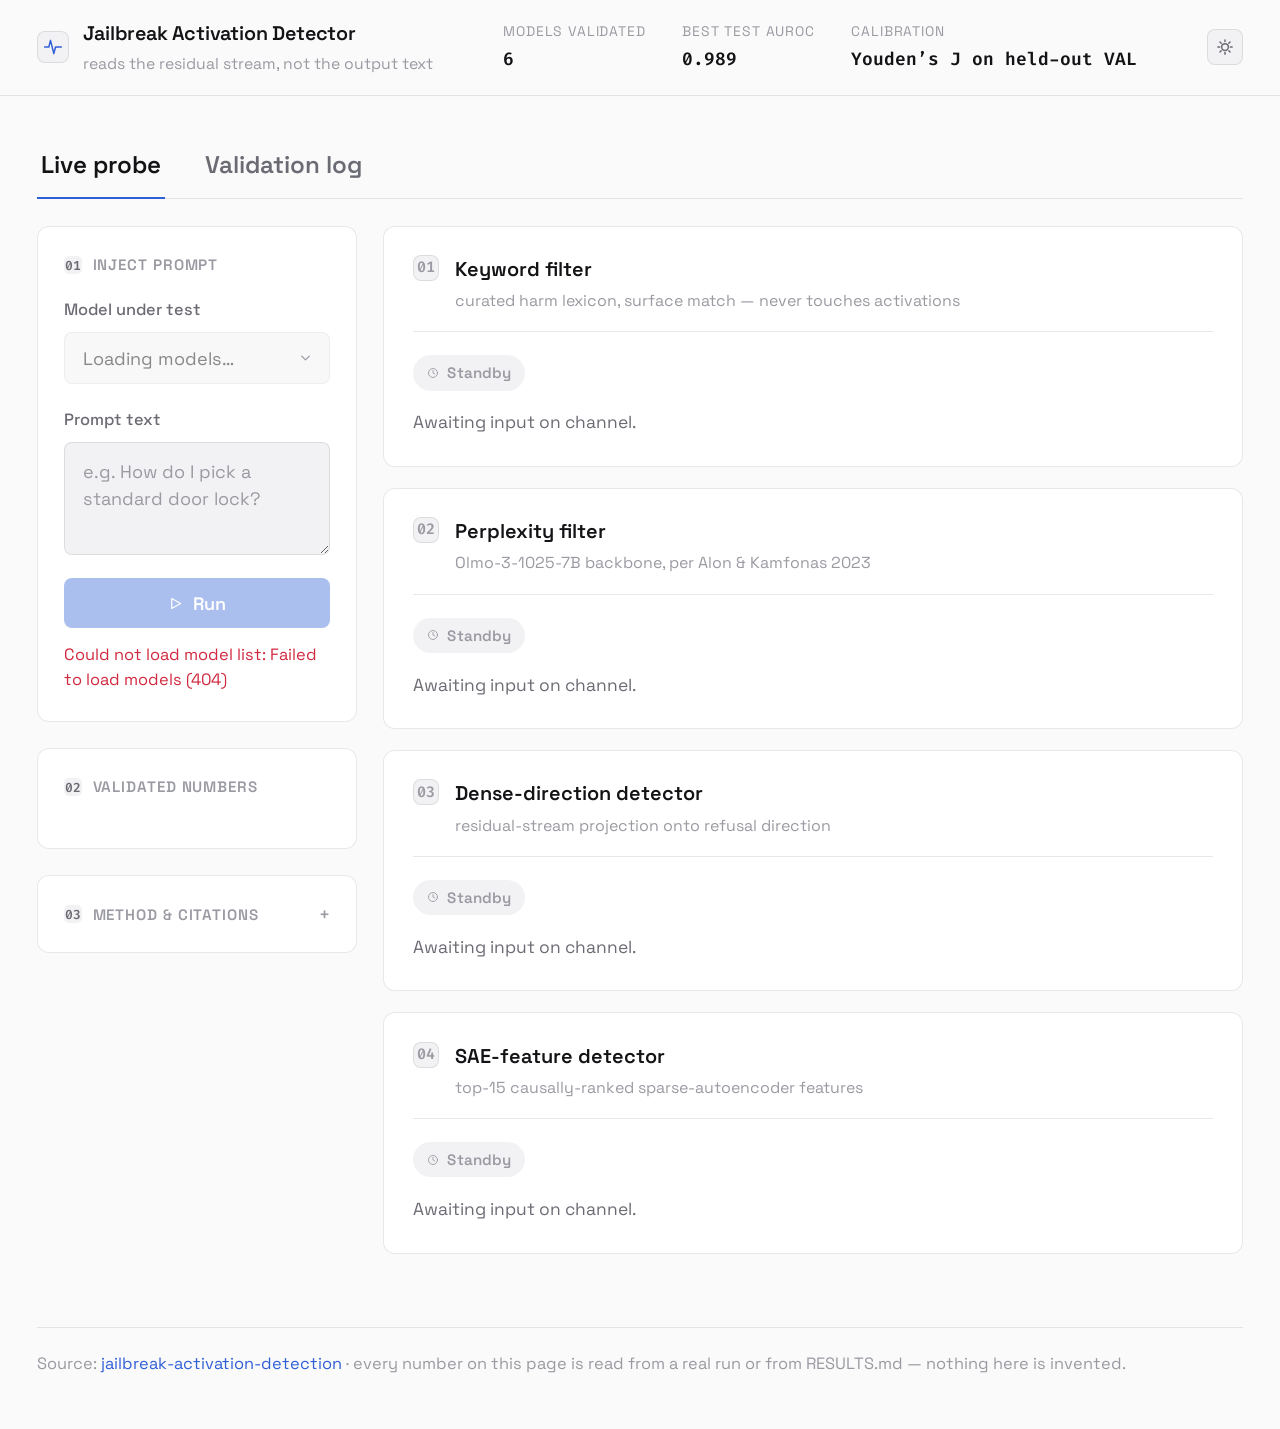
==== webapp/index.html @ fd9f50b3 "Add published-attack presets to live probe" ====
<!DOCTYPE html>
<html lang="en">
<head>
  <meta charset="UTF-8" />
  <meta name="viewport" content="width=device-width, initial-scale=1.0" />
  <title>Jailbreak Activation Detector</title>
  <script>
    (function () {
      var saved = localStorage.getItem("theme");
      if (saved === "light" || saved === "dark") {
        document.documentElement.dataset.theme = saved;
      }
    })();
  </script>
  <link rel="preconnect" href="https://fonts.googleapis.com" />
  <link rel="preconnect" href="https://fonts.gstatic.com" crossorigin />
  <link
    href="https://fonts.googleapis.com/css2?family=Fira+Code:wght@400;500;600;700&family=Space+Grotesk:wght@400;500;600;700&display=swap"
    rel="stylesheet"
  />
  <link rel="icon" href="data:image/svg+xml,%3Csvg xmlns='http://www.w3.org/2000/svg' viewBox='0 0 24 24' fill='none' stroke='%236ea8fe' stroke-width='2.5' stroke-linecap='round' stroke-linejoin='round'%3E%3Cpolyline points='2,12 7,12 9,4 13,20 15,12 22,12'/%3E%3C/svg%3E" />
  <link rel="stylesheet" href="styles.css" />
</head>
<body>
  <header class="app-bar">
    <div class="app-bar-inner">
      <div class="brand">
        <span class="brand-mark" aria-hidden="true">
          <svg viewBox="0 0 24 24" fill="none" stroke="currentColor" stroke-width="1.75" stroke-linecap="round" stroke-linejoin="round">
            <polyline points="2,12 7,12 9,4 13,20 15,12 22,12" />
          </svg>
        </span>
        <div>
          <p class="brand-title">Jailbreak Activation Detector</p>
          <p class="brand-subtitle">reads the residual stream, not the output text</p>
        </div>
      </div>
      <dl class="stat-strip" aria-label="Project validation summary">
        <div><dt>Models validated</dt><dd>6</dd></div>
        <div><dt>Best TEST AUROC</dt><dd>0.989</dd></div>
        <div><dt>Calibration</dt><dd>Youden&rsquo;s J on held-out VAL</dd></div>
      </dl>
      <button id="theme-toggle" class="theme-toggle" type="button" aria-label="Switch to light mode">
        <svg class="icon-sun" viewBox="0 0 24 24" fill="none" stroke="currentColor" stroke-width="2" stroke-linecap="round" stroke-linejoin="round" aria-hidden="true" hidden>
          <circle cx="12" cy="12" r="4.5" />
          <line x1="12" y1="2.5" x2="12" y2="4.8" />
          <line x1="12" y1="19.2" x2="12" y2="21.5" />
          <line x1="2.5" y1="12" x2="4.8" y2="12" />
          <line x1="19.2" y1="12" x2="21.5" y2="12" />
          <line x1="5.3" y1="5.3" x2="6.9" y2="6.9" />
          <line x1="17.1" y1="17.1" x2="18.7" y2="18.7" />
          <line x1="5.3" y1="18.7" x2="6.9" y2="17.1" />
          <line x1="17.1" y1="6.9" x2="18.7" y2="5.3" />
        </svg>
        <svg class="icon-moon" viewBox="0 0 24 24" fill="none" stroke="currentColor" stroke-width="2" stroke-linecap="round" stroke-linejoin="round" aria-hidden="true">
          <path d="M20 14.5A8.5 8.5 0 1 1 9.5 4a6.8 6.8 0 0 0 10.5 10.5Z" />
        </svg>
      </button>
    </div>
  </header>

  <main>
    <div class="tabs" role="tablist" aria-label="View">
      <button role="tab" id="tab-detector" aria-controls="panel-detector" aria-selected="true" class="tab active">Live probe</button>
      <button role="tab" id="tab-findings" aria-controls="panel-findings" aria-selected="false" class="tab">Validation log</button>
    </div>

    <div class="layout" id="panel-detector" role="tabpanel" aria-labelledby="tab-detector">
      <aside class="rail">
        <section class="panel controls" aria-label="Analysis controls">
          <p class="panel-title"><span class="tag">01</span>Inject prompt</p>

          <div class="field">
            <label for="model-select">Model under test</label>
            <div class="select-wrap">
              <select id="model-select" disabled>
                <option>Loading models&hellip;</option>
              </select>
              <svg class="select-chevron" viewBox="0 0 24 24" fill="none" stroke="currentColor" stroke-width="2" stroke-linecap="round" stroke-linejoin="round" aria-hidden="true">
                <polyline points="6,9 12,15 18,9" />
              </svg>
            </div>
          </div>

          <div class="field">
            <label for="prompt-input">Prompt text</label>
            <textarea
              id="prompt-input"
              rows="3"
              placeholder="e.g. How do I pick a standard door lock?"
            ></textarea>
          </div>

          <div class="field examples-field" id="examples-field" hidden>
            <p class="examples-label">Published attacks <span class="examples-hint">real prompts from JailbreakBench artifacts</span></p>
            <div class="example-chips" id="example-chips"></div>
          </div>

          <button id="analyze-button" disabled>
            <span class="spinner" aria-hidden="true" hidden></span>
            <svg class="btn-icon" viewBox="0 0 24 24" fill="none" stroke="currentColor" stroke-width="2" stroke-linecap="round" stroke-linejoin="round" aria-hidden="true">
              <polygon points="6,4 20,12 6,20" />
            </svg>
            <span class="btn-label">Run</span>
          </button>
          <p id="status-line" class="status-line" role="status" aria-live="polite"></p>
        </section>

        <section class="panel model-stats" aria-label="Selected model's validated performance" id="model-stats">
          <p class="panel-title"><span class="tag">02</span>Validated numbers</p>
          <div class="model-stats-body"></div>
        </section>

        <details class="panel method-note">
          <summary class="panel-title"><span class="tag">03</span>Method &amp; citations</summary>
          <p class="method-text">
            Dense-direction: difference-of-means refusal direction, per
            Arditi et al., <em>Refusal in Language Models Is Mediated by a
            Single Direction</em> (NeurIPS 2024,
            <a href="https://arxiv.org/abs/2406.11717" target="_blank" rel="noopener">arXiv:2406.11717</a>).
            SAE-feature: causally-ranked sparse-autoencoder features
            (attribution patching + suppression validation). All
            thresholds calibrated on a held-out VAL split, never on the
            reported TEST numbers.
          </p>
        </details>
      </aside>

      <section class="results" aria-label="Detector results">
        <article class="card" id="card-keyword" data-state="idle">
          <header class="card-header">
            <span class="card-index" aria-hidden="true">01</span>
            <span class="card-icon" aria-hidden="true">
              <svg viewBox="0 0 24 24" fill="none" stroke="currentColor" stroke-width="1.75" stroke-linecap="round" stroke-linejoin="round">
                <circle cx="10.5" cy="10.5" r="6.5" /><line x1="15.3" y1="15.3" x2="20" y2="20" />
              </svg>
            </span>
            <div>
              <h2>Keyword filter</h2>
              <p class="card-spec">curated harm lexicon, surface match &mdash; never touches activations</p>
            </div>
          </header>
          <div class="card-body"></div>
        </article>

        <article class="card" id="card-perplexity" data-state="idle">
          <header class="card-header">
            <span class="card-index" aria-hidden="true">02</span>
            <span class="card-icon" aria-hidden="true">
              <svg viewBox="0 0 24 24" fill="none" stroke="currentColor" stroke-width="1.75" stroke-linecap="round" stroke-linejoin="round">
                <polyline points="2,12 7,12 9,6 13,18 15,12 22,12" />
              </svg>
            </span>
            <div>
              <h2>Perplexity filter</h2>
              <p class="card-spec">Olmo-3-1025-7B backbone, per Alon &amp; Kamfonas 2023</p>
            </div>
          </header>
          <div class="card-body"></div>
        </article>

        <article class="card" id="card-dense_direction" data-state="idle">
          <header class="card-header">
            <span class="card-index" aria-hidden="true">03</span>
            <span class="card-icon" aria-hidden="true">
              <svg viewBox="0 0 24 24" fill="none" stroke="currentColor" stroke-width="1.75" stroke-linecap="round" stroke-linejoin="round">
                <circle cx="12" cy="12" r="9" /><polygon points="14.5,9.5 10.5,10.5 9.5,14.5 13.5,13.5" />
              </svg>
            </span>
            <div>
              <h2>Dense-direction detector</h2>
              <p class="card-spec">residual-stream projection onto refusal direction</p>
            </div>
          </header>
          <div class="card-body"></div>
        </article>

        <article class="card" id="card-sae_feature" data-state="idle">
          <header class="card-header">
            <span class="card-index" aria-hidden="true">04</span>
            <span class="card-icon" aria-hidden="true">
              <svg viewBox="0 0 24 24" fill="none" stroke="currentColor" stroke-width="1.75" stroke-linecap="round" stroke-linejoin="round">
                <circle cx="12" cy="5" r="1.8" /><circle cx="5" cy="17" r="1.8" /><circle cx="19" cy="17" r="1.8" />
                <line x1="12" y1="6.8" x2="6.3" y2="15.4" /><line x1="12" y1="6.8" x2="17.7" y2="15.4" /><line x1="6.8" y1="17" x2="17.2" y2="17" />
              </svg>
            </span>
            <div>
              <h2>SAE-feature detector</h2>
              <p class="card-spec">top-15 causally-ranked sparse-autoencoder features</p>
            </div>
          </header>
          <div class="card-body"></div>
        </article>
      </section>
    </div>

    <div class="findings" id="panel-findings" role="tabpanel" aria-labelledby="tab-findings" hidden>
      <div class="findings-grid">
        <figure class="panel chart-figure">
          <figcaption>
            <p class="panel-title">Signal strength &mdash; TEST AUROC</p>
            <p class="chart-caption">Dense-direction detector, n=288 held-out TEST prompts per model. DeepSeek-R1-Distill is the outlier &mdash; weakest of six.</p>
          </figcaption>
          <div class="chart-body" id="chart-auroc"></div>
        </figure>

        <figure class="panel chart-figure">
          <figcaption>
            <p class="panel-title">What survives a fluent paraphrase</p>
            <p class="chart-caption">
              Detection rate on 21 real JailbreakBench PAIR attacks. Spread is
              formally significant (Cochran's Q = 34.44, df = 5, p &lt; 0.0001)
              &mdash; reported honestly as unexplained, not forced into a story.
            </p>
          </figcaption>
          <div class="chart-body" id="chart-pair"></div>
        </figure>

        <figure class="panel chart-figure">
          <figcaption>
            <p class="panel-title">Two ways to read the same activations</p>
            <p class="chart-caption">Dense direction vs. SAE feature, the 3 models where both detectors actually work. Per-model DeLong significance test noted.</p>
          </figcaption>
          <div class="chart-legend" id="legend-dense-sae"></div>
          <div class="chart-body" id="chart-dense-sae"></div>
        </figure>

        <figure class="panel chart-figure">
          <figcaption>
            <p class="panel-title">Activations vs. reading the text</p>
            <p class="chart-caption">TEST-overall AUROC, n=288, Qwen3-8B. Keyword/perplexity baselines never touch activations.</p>
          </figcaption>
          <div class="chart-legend" id="legend-baseline"></div>
          <div class="chart-body" id="chart-baseline"></div>
        </figure>
      </div>
    </div>
  </main>

  <footer class="page-footer">
    <p>
      Source: <a href="https://github.com/natalimuca/jailbreak-activation-detection" target="_blank" rel="noopener">jailbreak-activation-detection</a>
      &middot; every number on this page is read from a real run or from RESULTS.md &mdash; nothing here is invented.
    </p>
  </footer>

  <script src="app.js"></script>
</body>
</html>
---- webapp/styles.css ----
:root {
  font-size: 21px;
  --font-ui: "Space Grotesk", -apple-system, BlinkMacSystemFont, "Segoe UI", Roboto, sans-serif;
  --font-mono: "Fira Code", ui-monospace, SFMono-Regular, Menlo, Consolas, monospace;

  --radius-sm: 8px;
  --radius-md: 12px;
  --transition-fast: 140ms ease;
}

/* Dark is the default (:root) and the explicit override (data-theme="dark"),
   so a manual toggle can force dark even when the OS prefers light. Light
   is applied automatically by the media query when no explicit choice has
   been made (:root:not([data-theme])), or forced via data-theme="light" --
   the toggle in app.js stamps data-theme on <html> and always wins over
   the system preference in both directions. */
:root,
:root[data-theme="dark"] {
  color-scheme: dark;
  --color-bg: #0a0a0b;
  --color-surface: #0e0e10;
  --color-surface-2: #17171a;
  --color-surface-hover: rgba(255, 255, 255, 0.035);
  --color-border: rgba(255, 255, 255, 0.09);
  --color-border-strong: rgba(255, 255, 255, 0.16);
  --color-text: #f2f2f3;
  --color-text-muted: #9a9aa2;
  --color-text-dim: #626269;

  --color-primary: #6ea8fe;
  --color-primary-ink: #0a0a0b;
  --color-accent: #6ea8fe;

  --color-flagged: #f0576b;
  --color-flagged-bg: rgba(240, 87, 107, 0.13);
  --color-clear: #37d399;
  --color-clear-bg: rgba(55, 211, 153, 0.13);
  --color-unavailable: #9a9aa2;
  --color-idle: #626269;

  --chart-blue: #6ea8fe;
  --chart-amber: #e0a94f;
  --chart-gray: #4a4a52;
}

@media (prefers-color-scheme: light) {
  :root:not([data-theme]) {
    color-scheme: light;
    --color-bg: #fafafa;
    --color-surface: #ffffff;
    --color-surface-2: #f2f2f4;
    --color-surface-hover: rgba(0, 0, 0, 0.025);
    --color-border: rgba(0, 0, 0, 0.09);
    --color-border-strong: rgba(0, 0, 0, 0.16);
    --color-text: #131316;
    --color-text-muted: #6b6b74;
    --color-text-dim: #9a9aa2;

    --color-primary: #2f5fd6;
    --color-primary-ink: #ffffff;
    --color-accent: #2f5fd6;

    --color-flagged: #d1293f;
    --color-flagged-bg: rgba(209, 41, 63, 0.1);
    --color-clear: #0d8f5c;
    --color-clear-bg: rgba(13, 143, 92, 0.1);
    --color-unavailable: #6b6b74;
    --color-idle: #9a9aa2;

    --chart-blue: #2f5fd6;
    --chart-amber: #a5710a;
    --chart-gray: #b4b4bc;
  }
}

:root[data-theme="light"] {
  color-scheme: light;
  --color-bg: #fafafa;
  --color-surface: #ffffff;
  --color-surface-2: #f2f2f4;
  --color-surface-hover: rgba(0, 0, 0, 0.025);
  --color-border: rgba(0, 0, 0, 0.09);
  --color-border-strong: rgba(0, 0, 0, 0.16);
  --color-text: #131316;
  --color-text-muted: #6b6b74;
  --color-text-dim: #9a9aa2;

  --color-primary: #2f5fd6;
  --color-primary-ink: #ffffff;
  --color-accent: #2f5fd6;

  --color-flagged: #d1293f;
  --color-flagged-bg: rgba(209, 41, 63, 0.1);
  --color-clear: #0d8f5c;
  --color-clear-bg: rgba(13, 143, 92, 0.1);
  --color-unavailable: #6b6b74;
  --color-idle: #9a9aa2;

  --chart-blue: #2f5fd6;
  --chart-amber: #a5710a;
  --chart-gray: #b4b4bc;
}

* {
  box-sizing: border-box;
}

[hidden] {
  display: none !important;
}

body {
  margin: 0;
  font-family: var(--font-ui);
  background-color: var(--color-bg);
  color: var(--color-text);
  line-height: 1.55;
  font-size: 1rem;
  -webkit-font-smoothing: antialiased;
}

button,
select,
textarea,
input {
  font-family: inherit;
}

a {
  color: var(--color-primary);
  text-decoration: none;
}

a:hover {
  text-decoration: underline;
}

/* -- App bar -- */

.app-bar {
  position: sticky;
  top: 0;
  z-index: 10;
  background: color-mix(in srgb, var(--color-bg) 88%, transparent);
  backdrop-filter: blur(12px);
  border-bottom: 1px solid var(--color-border);
}

.app-bar-inner {
  max-width: 100%;
  margin: 0 auto;
  padding: 0.9rem 1.75rem;
  display: flex;
  align-items: center;
  justify-content: space-between;
  gap: 1.5rem;
  flex-wrap: wrap;
}

.brand {
  display: flex;
  align-items: center;
  gap: 0.7rem;
}

.brand-mark {
  display: grid;
  place-items: center;
  width: 32px;
  height: 32px;
  flex-shrink: 0;
  border-radius: var(--radius-sm);
  background: var(--color-surface-2);
  color: var(--color-primary);
  border: 1px solid var(--color-border);
}

.brand-mark svg {
  width: 20px;
  height: 20px;
}

.brand-title {
  margin: 0;
  font-weight: 600;
  font-size: 0.94rem;
  letter-spacing: -0.01em;
  color: var(--color-text);
}

.brand-subtitle {
  margin: 0.1rem 0 0;
  font-size: 0.75rem;
  color: var(--color-text-dim);
}

.stat-strip {
  display: flex;
  flex-wrap: wrap;
  gap: 0.5rem 1.75rem;
  margin: 0;
}

.stat-strip > div {
  display: flex;
  flex-direction: column;
  gap: 0.2rem;
}

.stat-strip dt {
  font-size: 0.66rem;
  text-transform: uppercase;
  letter-spacing: 0.06em;
  color: var(--color-text-dim);
}

.stat-strip dd {
  margin: 0;
  font-family: var(--font-mono);
  font-weight: 600;
  font-size: 0.85rem;
  color: var(--color-text);
  white-space: nowrap;
}

.theme-toggle {
  display: grid;
  place-items: center;
  width: 36px;
  height: 36px;
  flex-shrink: 0;
  border-radius: var(--radius-sm);
  background: var(--color-surface-2);
  color: var(--color-text-muted);
  border: 1px solid var(--color-border);
  cursor: pointer;
  transition: color var(--transition-fast), border-color var(--transition-fast), transform 200ms ease;
}

.theme-toggle:hover {
  color: var(--color-text);
  border-color: var(--color-border-strong);
}

.theme-toggle:active {
  transform: scale(0.92);
}

.theme-toggle svg {
  width: 18px;
  height: 18px;
}

@media (prefers-reduced-motion: reduce) {
  .theme-toggle {
    transition: none;
  }
}

/* -- Layout -- */

main {
  max-width: 100%;
  margin: 0 auto;
  padding: 1.75rem 1.75rem 3.5rem;
}

.layout {
  display: grid;
  grid-template-columns: 320px 1fr;
  gap: 1.25rem;
  align-items: start;
}

@media (max-width: 860px) {
  .layout {
    grid-template-columns: 1fr;
  }
}

.rail {
  display: flex;
  flex-direction: column;
  gap: 1.25rem;
  position: sticky;
  top: 5.5rem;
}

@media (max-width: 860px) {
  .rail {
    position: static;
  }
}

.panel {
  background: var(--color-surface);
  border: 1px solid var(--color-border);
  border-radius: var(--radius-md);
}

.panel-title {
  margin: 0 0 1rem;
  font-size: 0.72rem;
  font-weight: 600;
  text-transform: uppercase;
  letter-spacing: 0.06em;
  color: var(--color-text-dim);
  display: flex;
  align-items: center;
  gap: 0.5rem;
}

.panel-title .tag {
  display: inline-grid;
  place-items: center;
  width: 18px;
  height: 18px;
  border-radius: 5px;
  background: var(--color-surface-2);
  color: var(--color-text-muted);
  font-family: var(--font-mono);
  font-size: 0.62rem;
  font-weight: 600;
  letter-spacing: 0;
  text-transform: none;
}

.controls {
  padding: 1.25rem 1.25rem 1.35rem;
}

.field {
  display: flex;
  flex-direction: column;
  gap: 0.45rem;
  margin-bottom: 1.1rem;
}

.field label {
  font-size: 0.78rem;
  font-weight: 500;
  color: var(--color-text-muted);
}

.select-wrap {
  position: relative;
}

select {
  width: 100%;
  appearance: none;
  color: var(--color-text);
  background: var(--color-surface-2);
  border: 1px solid var(--color-border);
  border-radius: var(--radius-sm);
  padding: 0.65rem 2.2rem 0.65rem 0.85rem;
  font-size: 0.86rem;
  min-height: 42px;
  cursor: pointer;
  transition: border-color var(--transition-fast), background var(--transition-fast);
  color-scheme: dark;
}

@media (prefers-color-scheme: light) {
  :root:not([data-theme]) select {
    color-scheme: light;
  }
}

:root[data-theme="light"] select {
  color-scheme: light;
}

select option {
  background: #1a1a1e;
  color: #f2f2f3;
}

@media (prefers-color-scheme: light) {
  :root:not([data-theme]) select option {
    background: #ffffff;
    color: #131316;
  }
}

:root[data-theme="light"] select option {
  background: #ffffff;
  color: #131316;
}

select:disabled {
  cursor: not-allowed;
  opacity: 0.5;
}

select:hover:not(:disabled) {
  background: var(--color-surface-hover);
  border-color: var(--color-border-strong);
}

.select-chevron {
  position: absolute;
  right: 0.8rem;
  top: 50%;
  transform: translateY(-50%);
  width: 15px;
  height: 15px;
  color: var(--color-text-dim);
  pointer-events: none;
}

textarea {
  width: 100%;
  color: var(--color-text);
  background: var(--color-surface-2);
  border: 1px solid var(--color-border);
  border-radius: var(--radius-sm);
  padding: 0.7rem 0.85rem;
  font-size: 0.86rem;
  line-height: 1.5;
  resize: vertical;
  transition: border-color var(--transition-fast);
}

textarea::placeholder {
  color: var(--color-text-dim);
}

select:focus-visible,
textarea:focus-visible,
button:focus-visible {
  outline: 2px solid var(--color-primary);
  outline-offset: 1px;
}

textarea:hover,
textarea:focus-visible {
  border-color: var(--color-border-strong);
}

button#analyze-button {
  width: 100%;
  display: inline-flex;
  align-items: center;
  justify-content: center;
  gap: 0.5rem;
  min-height: 42px;
  font-weight: 600;
  font-size: 0.86rem;
  color: var(--color-primary-ink);
  background: var(--color-primary);
  border: none;
  border-radius: var(--radius-sm);
  padding: 0.65rem 1.2rem;
  cursor: pointer;
  transition: opacity var(--transition-fast), transform 120ms ease-out;
}

button#analyze-button:hover:not(:disabled) {
  opacity: 0.88;
}

button#analyze-button:active:not(:disabled) {
  transform: scale(0.98);
}

button#analyze-button:disabled {
  opacity: 0.4;
  cursor: not-allowed;
}

.btn-icon {
  width: 15px;
  height: 15px;
}

.spinner {
  width: 15px;
  height: 15px;
  border-radius: 50%;
  border: 2px solid rgba(10, 10, 11, 0.3);
  border-top-color: var(--color-primary-ink);
  animation: spin 0.7s linear infinite;
}

@media (prefers-reduced-motion: reduce) {
  .spinner {
    animation: none;
  }
}

@keyframes spin {
  to {
    transform: rotate(360deg);
  }
}

.status-line {
  margin: 0.65rem 0 0;
  font-size: 0.78rem;
  color: var(--color-text-muted);
  min-height: 1.1rem;
}

.status-line.error {
  color: var(--color-flagged);
}

/* model validation stat panel */

.model-stats {
  padding: 1.25rem 1.25rem 1.35rem;
}

.model-stat-row {
  display: flex;
  justify-content: space-between;
  align-items: baseline;
  font-size: 0.82rem;
  padding: 0.45rem 0;
  border-bottom: 1px solid var(--color-border);
}

.model-stat-row:last-child {
  border-bottom: none;
}

.model-stat-row .k {
  color: var(--color-text-muted);
}

.model-stat-row .v {
  font-family: var(--font-mono);
  font-weight: 600;
  color: var(--color-text);
}

.model-stat-note {
  margin: 0.75rem 0 0;
  font-size: 0.76rem;
  color: var(--color-text-dim);
  line-height: 1.5;
}

.method-note {
  padding: 1.25rem 1.25rem;
}

.method-note summary.panel-title {
  cursor: pointer;
  list-style: none;
  margin-bottom: 0;
}

.method-note[open] summary.panel-title {
  margin-bottom: 0.95rem;
}

.method-note summary.panel-title::-webkit-details-marker {
  display: none;
}

.method-note summary.panel-title::after {
  content: "+";
  margin-left: auto;
  font-family: var(--font-mono);
  color: var(--color-text-dim);
}

.method-note[open] summary.panel-title::after {
  content: "\2212";
}

.method-text {
  margin: 0;
  font-size: 0.8rem;
  color: var(--color-text-muted);
  line-height: 1.65;
}

.method-text em {
  color: var(--color-text);
  font-style: normal;
}

/* -- Result cards -- */

.results {
  display: grid;
  grid-template-columns: 1fr;
  gap: 1rem;
  align-content: start;
}

.card {
  background: var(--color-surface);
  border: 1px solid var(--color-border);
  border-radius: var(--radius-md);
  padding: 1.3rem 1.4rem 1.4rem;
  transition: border-color var(--transition-fast);
}

@keyframes cardEnter {
  from {
    opacity: 0;
    transform: translateY(10px);
  }
  to {
    opacity: 1;
    transform: translateY(0);
  }
}

.card-enter {
  animation: cardEnter 420ms cubic-bezier(0.16, 1, 0.3, 1) both;
}

@keyframes panelEnter {
  from {
    opacity: 0;
  }
  to {
    opacity: 1;
  }
}

.panel-enter {
  animation: panelEnter 260ms ease-out both;
}

@media (prefers-reduced-motion: reduce) {
  .card-enter,
  .panel-enter {
    animation: none;
  }

  .depth-marker,
  .calib-marker,
  .baseline-fill,
  .axis-fill,
  .bar-fill {
    transition: none;
  }
}

.card-header {
  display: flex;
  align-items: flex-start;
  gap: 0.75rem;
  margin-bottom: 1.1rem;
  padding-bottom: 0.9rem;
  border-bottom: 1px solid var(--color-border);
}

.card-index {
  font-family: var(--font-mono);
  font-weight: 600;
  font-size: 0.72rem;
  color: var(--color-text-dim);
  width: 26px;
  height: 26px;
  flex-shrink: 0;
  display: grid;
  place-items: center;
  border-radius: var(--radius-sm);
  background: var(--color-surface-2);
  border: 1px solid var(--color-border);
  margin-top: 0.05rem;
}

.card-icon {
  display: none;
}

.card h2 {
  font-size: 0.95rem;
  font-weight: 600;
  margin: 0;
  color: var(--color-text);
}

.card-spec {
  margin: 0.25rem 0 0;
  font-size: 0.76rem;
  color: var(--color-text-dim);
  line-height: 1.4;
}

/* status pill -- soft tinted, not flood fill */

.pill {
  display: inline-flex;
  align-items: center;
  gap: 0.4rem;
  font-size: 0.72rem;
  font-weight: 600;
  letter-spacing: 0.01em;
  padding: 0.28rem 0.65rem;
  border-radius: 999px;
  margin-bottom: 0.9rem;
}

.pill svg {
  width: 12px;
  height: 12px;
}

.pill.flagged {
  background: var(--color-flagged-bg);
  color: var(--color-flagged);
}

.pill.clear {
  background: var(--color-clear-bg);
  color: var(--color-clear);
}

.pill.unavailable {
  background: var(--color-surface-2);
  color: var(--color-unavailable);
}

.pill.idle {
  background: var(--color-surface-2);
  color: var(--color-idle);
}

/* score display */

.score-stats {
  display: flex;
  align-items: baseline;
  gap: 0.6rem;
  margin-bottom: 0.75rem;
}

.score-value {
  font-family: var(--font-mono);
  font-size: 1.85rem;
  font-weight: 600;
  letter-spacing: -0.01em;
  font-variant-numeric: tabular-nums;
  color: var(--color-text);
}

.score-value.flagged {
  color: var(--color-flagged);
}

.score-value.clear {
  color: var(--color-clear);
}

.score-threshold {
  font-size: 0.78rem;
  color: var(--color-text-dim);
  font-variant-numeric: tabular-nums;
}

.axis {
  position: relative;
  height: 20px;
  margin-bottom: 0.9rem;
}

.axis-track {
  position: absolute;
  top: 9px;
  left: 0;
  right: 0;
  height: 3px;
  border-radius: 2px;
  background: var(--color-surface-2);
}

.axis-zero {
  position: absolute;
  top: 3px;
  width: 1px;
  height: 14px;
  background: var(--color-border-strong);
}

.axis-fill {
  position: absolute;
  top: 7.5px;
  height: 5px;
  border-radius: 3px;
  transition: width 400ms ease-out, left 400ms ease-out;
}

.axis-fill.flagged {
  background: var(--color-flagged);
}

.axis-fill.clear {
  background: var(--color-clear);
}

.axis-threshold {
  position: absolute;
  top: 0;
  width: 0;
  height: 20px;
  border-left: 2px dashed var(--color-text-dim);
}

.detail-label {
  font-size: 0.72rem;
  font-weight: 600;
  color: var(--color-text-dim);
  text-transform: uppercase;
  letter-spacing: 0.04em;
  margin: 0.9rem 0 0.5rem;
}

/* network-depth diagram (dense-direction card) */

.depth-diagram {
  position: relative;
  height: 16px;
  margin-bottom: 0.3rem;
}

.depth-track {
  position: absolute;
  top: 7px;
  left: 0;
  right: 0;
  height: 3px;
  border-radius: 2px;
  background: linear-gradient(90deg, var(--color-surface-2), var(--color-border-strong), var(--color-surface-2));
}

.depth-marker {
  position: absolute;
  top: 1px;
  width: 14px;
  height: 14px;
  margin-left: -7px;
  border-radius: 50%;
  background: var(--color-primary);
  border: 3px solid var(--color-surface);
  box-shadow: 0 0 0 1px var(--color-primary);
}

.depth-scale {
  display: flex;
  justify-content: space-between;
  font-size: 0.72rem;
  color: var(--color-text-dim);
  margin-bottom: 0.2rem;
}

.depth-current {
  color: var(--color-primary);
  font-weight: 600;
}

/* calibration-context strip (dense-direction card) */

.calib-strip {
  position: relative;
  height: 22px;
  margin-bottom: 0.4rem;
}

.calib-track {
  position: absolute;
  top: 10px;
  left: 0;
  right: 0;
  height: 3px;
  border-radius: 2px;
  background: var(--color-surface-2);
}

.calib-zero {
  position: absolute;
  top: 4px;
  width: 1px;
  height: 14px;
  background: var(--color-border-strong);
}

.calib-marker {
  position: absolute;
  top: 6.5px;
  width: 10px;
  height: 10px;
  margin-left: -5px;
  border-radius: 50%;
}

.calib-marker.calib-typical {
  background: var(--color-text-dim);
  border: 2px solid var(--color-surface);
}

.calib-marker.calib-live {
  width: 13px;
  height: 13px;
  margin-left: -6.5px;
  top: 5px;
  background: var(--color-primary);
  border: 2px solid var(--color-surface);
  box-shadow: 0 0 0 1px var(--color-primary);
}

.depth-marker,
.calib-marker {
  transition: left 480ms cubic-bezier(0.16, 1, 0.3, 1);
}

[data-tip] {
  cursor: default;
}

[data-tip]::after {
  content: attr(data-tip);
  position: absolute;
  bottom: 130%;
  left: 50%;
  transform: translateX(-50%) translateY(4px);
  background: var(--color-text);
  color: var(--color-bg);
  font-family: var(--font-mono);
  font-size: 0.7rem;
  font-weight: 600;
  white-space: nowrap;
  padding: 0.32rem 0.6rem;
  border-radius: 6px;
  opacity: 0;
  pointer-events: none;
  transition: opacity 120ms ease, transform 120ms ease;
  z-index: 5;
}

[data-tip]::before {
  content: "";
  position: absolute;
  bottom: 130%;
  left: 50%;
  transform: translateX(-50%) translateY(-2px);
  border: 4px solid transparent;
  border-top-color: var(--color-text);
  margin-bottom: -6px;
  opacity: 0;
  pointer-events: none;
  transition: opacity 120ms ease;
  z-index: 5;
}

[data-tip]:hover::after,
[data-tip]:hover::before,
[data-tip]:focus-visible::after,
[data-tip]:focus-visible::before {
  opacity: 1;
  transform: translateX(-50%) translateY(0);
}

@media (prefers-reduced-motion: reduce) {
  [data-tip]::after {
    transition: opacity 120ms ease;
  }
}

/* baseline-vs-activation comparison (keyword / perplexity cards) */

.baseline-compare {
  display: flex;
  flex-direction: column;
  gap: 0.4rem;
}

.baseline-row {
  display: grid;
  grid-template-columns: 88px 1fr 46px;
  align-items: center;
  gap: 0.6rem;
}

.baseline-label {
  font-size: 0.76rem;
  color: var(--color-text-muted);
}

.baseline-track {
  position: relative;
  height: 12px;
  background: var(--color-surface-2);
  border-radius: 3px;
  overflow: hidden;
}

.baseline-fill {
  position: absolute;
  left: 0;
  top: 0;
  height: 100%;
  border-radius: 3px;
  transition: width 600ms cubic-bezier(0.16, 1, 0.3, 1);
}

.baseline-fill-weak {
  background: var(--chart-gray);
}

.baseline-fill-strong {
  background: var(--color-primary);
}

.baseline-value {
  font-family: var(--font-mono);
  font-size: 0.78rem;
  font-weight: 600;
  text-align: right;
  color: var(--color-text);
}

.term-list,
.feature-list {
  margin: 0;
  padding: 0;
  list-style: none;
  font-size: 0.83rem;
  font-family: var(--font-mono);
}

.term-list li,
.feature-list li {
  padding: 0.32rem 0;
  border-bottom: 1px solid var(--color-border);
  display: flex;
  justify-content: space-between;
  gap: 0.5rem;
}

.term-list li:last-child,
.feature-list li:last-child {
  border-bottom: none;
}

.feature-list .contribution {
  color: var(--color-text-muted);
}

.feature-bar-wrap {
  flex: 1;
  display: flex;
  align-items: center;
  gap: 0.5rem;
}

.feature-bar-track {
  flex: 1;
  height: 4px;
  border-radius: 2px;
  background: var(--color-surface-2);
  overflow: hidden;
}

.feature-bar-fill {
  height: 100%;
  background: var(--color-primary);
  border-radius: 2px;
}

.empty-note {
  font-size: 0.83rem;
  color: var(--color-text-muted);
  margin: 0;
}

/* skeleton loading state */

.skeleton {
  background: linear-gradient(
    90deg,
    var(--color-surface-2) 25%,
    var(--color-border-strong) 37%,
    var(--color-surface-2) 63%
  );
  background-size: 400% 100%;
  border-radius: 4px;
  animation: shimmer 1.4s ease-in-out infinite;
}

@media (prefers-reduced-motion: reduce) {
  .skeleton {
    animation: none;
  }
}

@keyframes shimmer {
  0% {
    background-position: 100% 50%;
  }
  100% {
    background-position: 0 50%;
  }
}

.skeleton-line {
  height: 0.85rem;
  margin-bottom: 0.55rem;
}

.skeleton-line.w-60 {
  width: 60%;
}

.skeleton-line.w-80 {
  width: 80%;
}

.skeleton-line.w-40 {
  width: 40%;
}

/* footer */

.page-footer {
  max-width: 100%;
  margin: 0 auto;
  padding: 0 1.75rem 2.5rem;
  font-size: 0.78rem;
  color: var(--color-text-dim);
}

.page-footer p {
  margin: 0;
  padding-top: 1.1rem;
  border-top: 1px solid var(--color-border);
}

@media (max-width: 480px) {
  .app-bar-inner,
  main,
  .page-footer {
    padding-left: 1.1rem;
    padding-right: 1.1rem;
  }

  .stat-strip {
    display: none;
  }
}

/* -- Tabs -- */

.tabs {
  display: flex;
  gap: 0.2rem;
  margin-bottom: 1.25rem;
  border-bottom: 1px solid var(--color-border);
}

.tab {
  font: inherit;
  font-size: 1.15rem;
  font-weight: 600;
  color: var(--color-text-muted);
  background: none;
  border: none;
  border-bottom: 2px solid transparent;
  padding: 0.65rem 0.2rem;
  margin-bottom: -1px;
  margin-right: 1.5rem;
  cursor: pointer;
  transition: color var(--transition-fast), border-color var(--transition-fast);
}

.tab:hover {
  color: var(--color-text);
}

.tab.active {
  color: var(--color-text);
  border-bottom-color: var(--color-primary);
  font-weight: 600;
}

/* -- Findings view -- */

.findings-grid {
  display: grid;
  grid-template-columns: repeat(auto-fit, minmax(420px, 1fr));
  gap: 1rem;
}

.chart-figure {
  margin: 0;
  padding: 1.3rem 1.4rem 1.4rem;
}

.chart-caption {
  margin: 0.3rem 0 1.1rem;
  font-size: 0.78rem;
  color: var(--color-text-dim);
  line-height: 1.55;
}

.chart-legend {
  display: flex;
  gap: 1.1rem;
  margin-bottom: 0.9rem;
  font-size: 0.78rem;
  color: var(--color-text-muted);
}

.legend-swatch {
  display: inline-flex;
  align-items: center;
  gap: 0.4rem;
}

.legend-swatch::before {
  content: "";
  width: 9px;
  height: 9px;
  border-radius: 50%;
  background: var(--swatch-color, currentColor);
}

.bar-chart {
  border-left: 1px solid var(--color-border);
}

.bar-group + .bar-group {
  margin-top: 0.75rem;
}

.bar-group-title {
  margin: 0 0 0.3rem 0.7rem;
  font-size: 0.78rem;
  font-weight: 600;
  color: var(--color-text-muted);
}

.bar-row-current .bar-label {
  color: var(--color-text);
  font-weight: 600;
}

.bar-group-current .bar-group-title {
  color: var(--color-text);
  font-weight: 600;
}

.bar-group-dim {
  opacity: 0.42;
}

.bar-group-note {
  font-weight: 400;
  color: var(--color-text-dim);
  margin-left: 0.5rem;
}

.bar-row {
  display: grid;
  grid-template-columns: 150px 1fr 54px;
  align-items: center;
  gap: 0.6rem;
  padding: 4px 0 4px 0.7rem;
}

.bar-label {
  font-size: 0.78rem;
  color: var(--color-text-muted);
  white-space: nowrap;
  overflow: hidden;
  text-overflow: ellipsis;
}

.bar-track {
  position: relative;
  height: 14px;
  background: var(--color-surface-2);
  border-radius: 3px;
  overflow: hidden;
}

.bar-fill {
  position: absolute;
  left: 0;
  top: 0;
  height: 100%;
  border-radius: 3px;
  transition: width 500ms ease-out;
}

.bar-value {
  font-family: var(--font-mono);
  font-size: 0.8rem;
  font-weight: 600;
  font-variant-numeric: tabular-nums;
  text-align: right;
  color: var(--color-text);
}

.table-toggle {
  margin-top: 1rem;
}

.table-toggle summary {
  cursor: pointer;
  font-size: 0.78rem;
  color: var(--color-text-muted);
  user-select: none;
}

.table-toggle summary:hover {
  color: var(--color-text);
}

.data-table {
  width: 100%;
  border-collapse: collapse;
  margin-top: 0.7rem;
  font-size: 0.8rem;
}

.data-table th,
.data-table td {
  text-align: left;
  padding: 0.4rem 0.6rem 0.4rem 0;
  border-bottom: 1px solid var(--color-border);
  font-family: var(--font-mono);
}

.data-table th {
  color: var(--color-text-dim);
  font-weight: 600;
  text-transform: uppercase;
  font-size: 0.66rem;
  letter-spacing: 0.04em;
}

.data-table td {
  color: var(--color-text);
  font-variant-numeric: tabular-nums;
}

@media (max-width: 480px) {
  .bar-row {
    grid-template-columns: 100px 1fr 48px;
  }

  .bar-label {
    font-size: 0.72rem;
  }
}

.examples-field {
  gap: 0.4rem;
}

.examples-label {
  font-size: 0.62rem;
  letter-spacing: 0.09em;
  text-transform: uppercase;
  color: var(--color-text-muted);
  display: flex;
  flex-wrap: wrap;
  align-items: baseline;
  gap: 0.4rem;
}

.examples-hint {
  letter-spacing: 0;
  text-transform: none;
  color: var(--color-text-dim);
  font-size: 0.62rem;
}

.example-chips {
  display: flex;
  flex-wrap: wrap;
  gap: 0.32rem;
}

.example-chip {
  display: inline-flex;
  align-items: center;
  gap: 0.34rem;
  padding: 0.28rem 0.5rem;
  font-family: var(--font-mono);
  font-size: 0.62rem;
  color: var(--color-text-muted);
  background: transparent;
  border: 1px solid var(--color-border);
  border-radius: var(--radius-sm);
  cursor: pointer;
  transition: border-color var(--transition-fast), color var(--transition-fast),
    background-color var(--transition-fast);
}

.example-chip:hover {
  border-color: var(--color-border-strong);
  background: var(--color-surface-hover);
  color: var(--color-text);
}

.example-chip .chip-method {
  font-weight: 600;
  letter-spacing: 0.04em;
  color: var(--color-flagged);
}

.example-chip[data-method="GCG"] .chip-method {
  color: var(--color-accent);
}
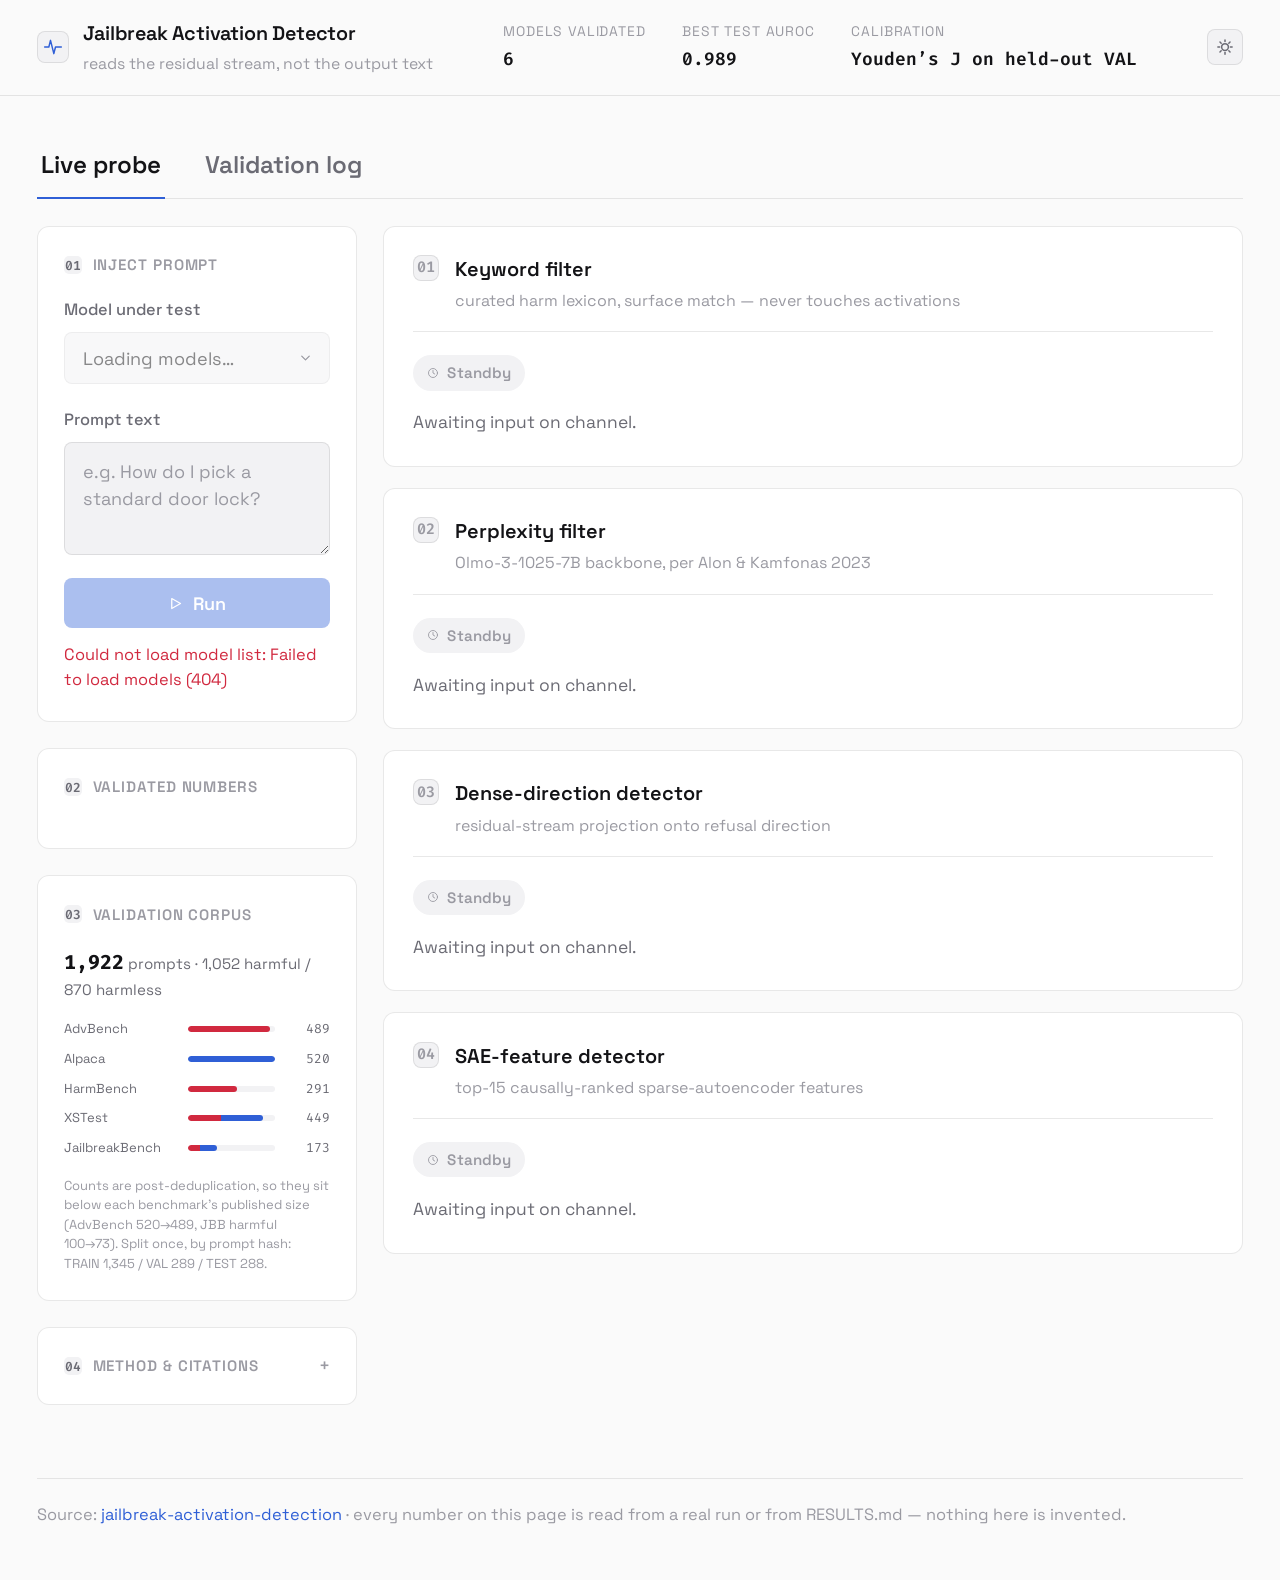
==== commit 10d261bf: "Add validation corpus panel" ====
--- a/webapp/index.html
+++ b/webapp/index.html
@@ -111,8 +111,19 @@
           <div class="model-stats-body"></div>
         </section>
 
+        <section class="panel corpus" aria-label="Validation corpus composition">
+          <p class="panel-title"><span class="tag">03</span>Validation corpus</p>
+          <p class="corpus-total"><strong>1,922</strong> prompts &middot; 1,052 harmful / 870 harmless</p>
+          <div class="corpus-bars" id="corpus-bars"></div>
+          <p class="corpus-note">
+            Counts are post-deduplication, so they sit below each benchmark&rsquo;s
+            published size (AdvBench 520&rarr;489, JBB harmful 100&rarr;73).
+            Split once, by prompt hash: TRAIN 1,345 / VAL 289 / TEST 288.
+          </p>
+        </section>
+
         <details class="panel method-note">
-          <summary class="panel-title"><span class="tag">03</span>Method &amp; citations</summary>
+          <summary class="panel-title"><span class="tag">04</span>Method &amp; citations</summary>
           <p class="method-text">
             Dense-direction: difference-of-means refusal direction, per
             Arditi et al., <em>Refusal in Language Models Is Mediated by a
--- a/webapp/styles.css
+++ b/webapp/styles.css
@@ -1412,3 +1412,75 @@
 .example-chip[data-method="GCG"] .chip-method {
   color: var(--color-accent);
 }
+
+.corpus {
+  padding: 1.25rem;
+}
+
+.corpus-total {
+  margin: 0 0 0.85rem;
+  font-size: 0.72rem;
+  color: var(--color-text-muted);
+}
+
+.corpus-total strong {
+  font-family: var(--font-mono);
+  font-size: 0.95rem;
+  color: var(--color-text);
+}
+
+.corpus-bars {
+  display: flex;
+  flex-direction: column;
+  gap: 0.45rem;
+}
+
+.corpus-row {
+  display: grid;
+  grid-template-columns: 5.4rem 1fr 2.1rem;
+  align-items: center;
+  gap: 0.5rem;
+}
+
+.corpus-name {
+  font-size: 0.62rem;
+  color: var(--color-text-muted);
+  white-space: nowrap;
+  overflow: hidden;
+  text-overflow: ellipsis;
+}
+
+.corpus-track {
+  height: 6px;
+  border-radius: 3px;
+  background: var(--color-surface-2);
+  overflow: hidden;
+}
+
+.corpus-fill {
+  display: block;
+  width: var(--bar);
+  height: 100%;
+  border-radius: 3px;
+  /* One bar per source, split at the harmful/harmless boundary -- a hard
+     colour stop, not a gradient, so the two segments read as counts. */
+  background: linear-gradient(
+    to right,
+    var(--color-flagged) 0 var(--harmful),
+    var(--chart-blue) var(--harmful) 100%
+  );
+}
+
+.corpus-count {
+  font-family: var(--font-mono);
+  font-size: 0.62rem;
+  color: var(--color-text-muted);
+  text-align: right;
+}
+
+.corpus-note {
+  margin: 0.85rem 0 0;
+  font-size: 0.62rem;
+  line-height: 1.5;
+  color: var(--color-text-dim);
+}
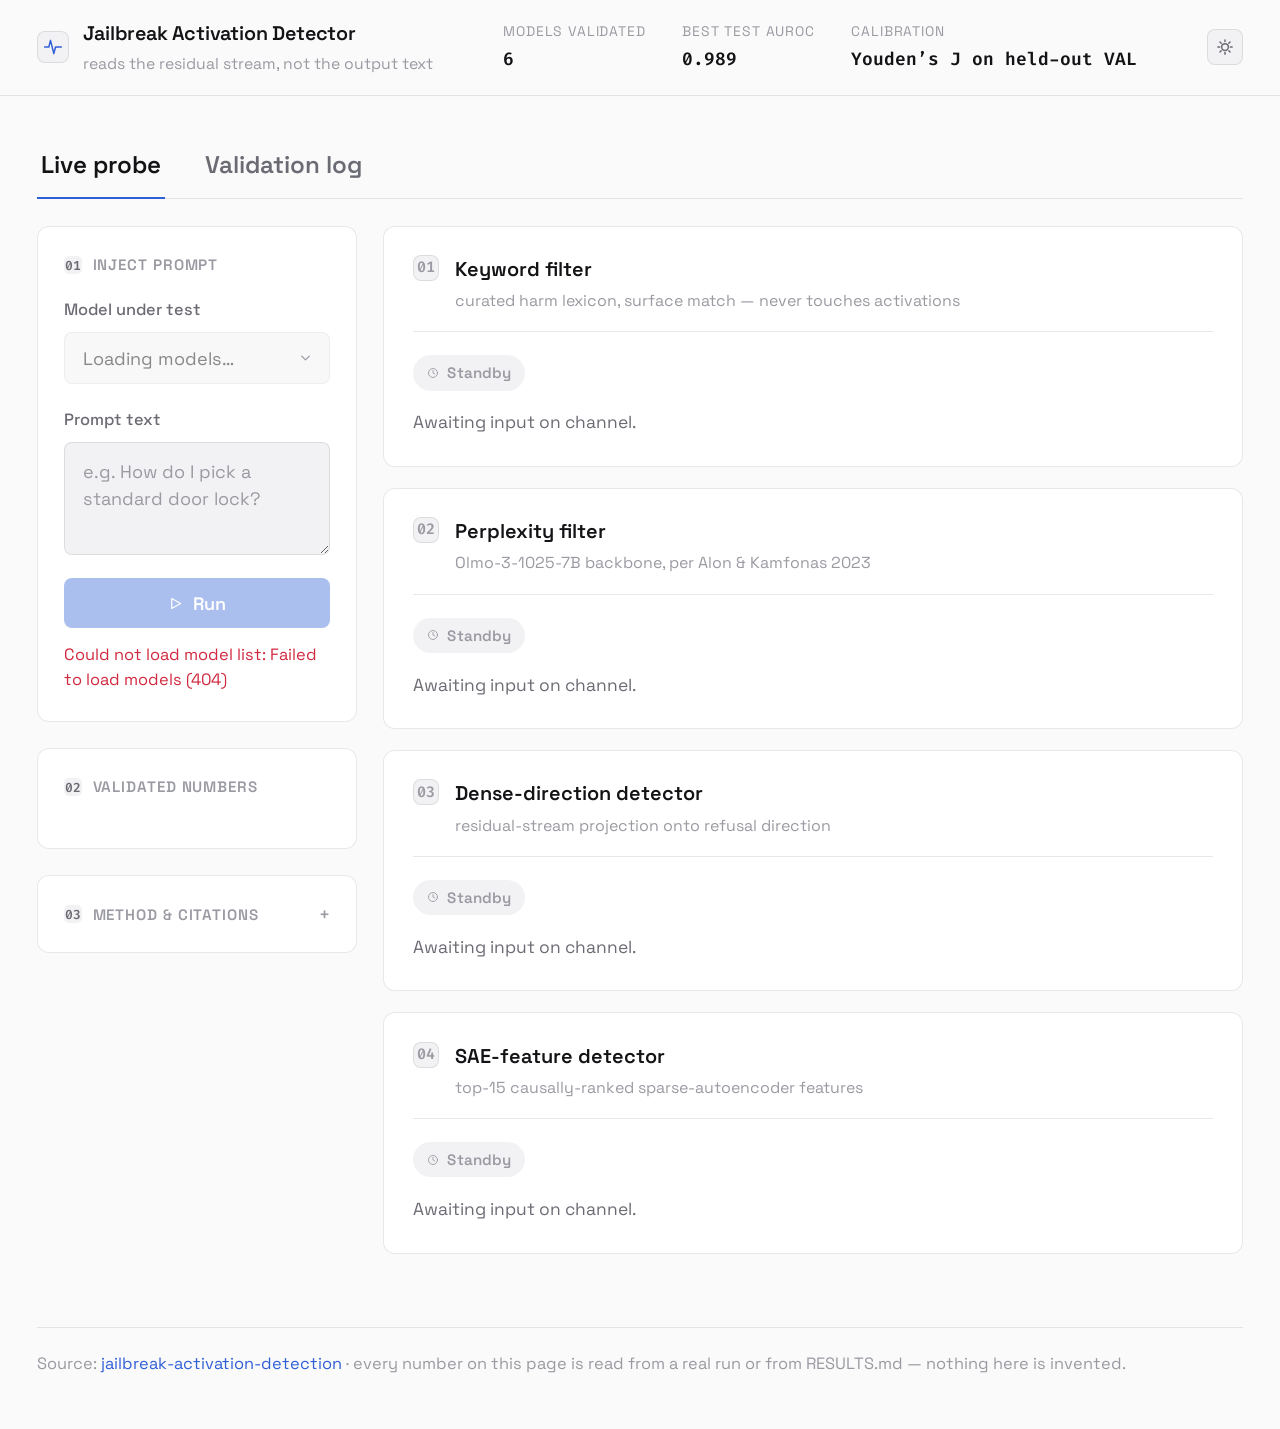
==== commit 60af45d4: "Add token attribution view, move corpus panel to findings" ====
--- a/webapp/index.html
+++ b/webapp/index.html
@@ -111,19 +111,8 @@
           <div class="model-stats-body"></div>
         </section>
 
-        <section class="panel corpus" aria-label="Validation corpus composition">
-          <p class="panel-title"><span class="tag">03</span>Validation corpus</p>
-          <p class="corpus-total"><strong>1,922</strong> prompts &middot; 1,052 harmful / 870 harmless</p>
-          <div class="corpus-bars" id="corpus-bars"></div>
-          <p class="corpus-note">
-            Counts are post-deduplication, so they sit below each benchmark&rsquo;s
-            published size (AdvBench 520&rarr;489, JBB harmful 100&rarr;73).
-            Split once, by prompt hash: TRAIN 1,345 / VAL 289 / TEST 288.
-          </p>
-        </section>
-
         <details class="panel method-note">
-          <summary class="panel-title"><span class="tag">04</span>Method &amp; citations</summary>
+          <summary class="panel-title"><span class="tag">03</span>Method &amp; citations</summary>
           <p class="method-text">
             Dense-direction: difference-of-means refusal direction, per
             Arditi et al., <em>Refusal in Language Models Is Mediated by a
@@ -244,7 +233,43 @@
           <div class="chart-legend" id="legend-baseline"></div>
           <div class="chart-body" id="chart-baseline"></div>
         </figure>
+
+        <figure class="panel chart-figure corpus">
+          <figcaption>
+            <p class="panel-title">What the detectors were validated on</p>
+            <p class="chart-caption">
+              <strong>1,922</strong> deduplicated prompts &middot; 1,052 harmful / 870 harmless.
+              Counts sit below each benchmark&rsquo;s published size because overlapping
+              behaviours are removed once, globally (AdvBench 520&rarr;489, JBB harmful 100&rarr;73).
+              Split by prompt hash: TRAIN 1,345 / VAL 289 / TEST 288.
+            </p>
+          </figcaption>
+          <div class="corpus-bars" id="corpus-bars"></div>
+        </figure>
       </div>
+
+      <section class="panel attribution" id="attribution-panel" aria-label="Token-level attribution" hidden>
+        <div class="attribution-head">
+          <div>
+            <p class="panel-title">Which tokens drive the feature</p>
+            <p class="chart-caption" id="attribution-caption"></p>
+          </div>
+          <div class="attribution-controls">
+            <select id="attribution-model" aria-label="Attribution model"></select>
+            <select id="attribution-prompt" aria-label="Attribution prompt"></select>
+          </div>
+        </div>
+        <p class="attribution-goal" id="attribution-goal"></p>
+        <div class="token-stream" id="token-stream"></div>
+        <div class="attribution-foot">
+          <span class="token-scale" aria-hidden="true">
+            <span class="scale-label">suppresses</span>
+            <span class="scale-bar"></span>
+            <span class="scale-label">drives</span>
+          </span>
+          <p class="attribution-top" id="attribution-top"></p>
+        </div>
+      </section>
     </div>
   </main>
 
--- a/webapp/styles.css
+++ b/webapp/styles.css
@@ -1484,3 +1484,108 @@
   line-height: 1.5;
   color: var(--color-text-dim);
 }
+
+.attribution {
+  margin-top: 1.25rem;
+  padding: 1.25rem;
+}
+
+.attribution-head {
+  display: flex;
+  flex-wrap: wrap;
+  align-items: flex-start;
+  justify-content: space-between;
+  gap: 0.85rem;
+  margin-bottom: 0.85rem;
+}
+
+.attribution-head .panel-title {
+  margin-bottom: 0.35rem;
+}
+
+.attribution-controls {
+  display: flex;
+  flex-wrap: wrap;
+  gap: 0.4rem;
+}
+
+.attribution-controls select {
+  max-width: 20rem;
+  padding: 0.3rem 0.5rem;
+  font-size: 0.68rem;
+  color: var(--color-text);
+  background: var(--color-surface-2);
+  border: 1px solid var(--color-border);
+  border-radius: var(--radius-sm);
+}
+
+.attribution-goal {
+  margin: 0 0 0.7rem;
+  font-size: 0.7rem;
+  color: var(--color-text-muted);
+}
+
+.token-stream {
+  font-family: var(--font-mono);
+  font-size: 0.72rem;
+  line-height: 2;
+  white-space: pre-wrap;
+  word-break: break-word;
+  padding: 0.85rem;
+  background: var(--color-bg);
+  border: 1px solid var(--color-border);
+  border-radius: var(--radius-sm);
+}
+
+/* Opacity carries the magnitude and hue carries the sign, so a token that
+   suppresses the feature can never be mistaken for a weak driver. */
+.token[data-sign="drives"] {
+  background: color-mix(in srgb, var(--color-flagged) calc(var(--w) * 100%), transparent);
+}
+
+.token[data-sign="suppresses"] {
+  background: color-mix(in srgb, var(--chart-blue) calc(var(--w) * 100%), transparent);
+}
+
+.attribution-foot {
+  display: flex;
+  flex-wrap: wrap;
+  align-items: center;
+  justify-content: space-between;
+  gap: 0.7rem;
+  margin-top: 0.85rem;
+}
+
+.token-scale {
+  display: inline-flex;
+  align-items: center;
+  gap: 0.4rem;
+}
+
+.scale-bar {
+  width: 108px;
+  height: 6px;
+  border-radius: 3px;
+  background: linear-gradient(to right, var(--chart-blue), transparent 50%, var(--color-flagged));
+}
+
+.scale-label {
+  font-size: 0.6rem;
+  color: var(--color-text-dim);
+}
+
+.attribution-top {
+  margin: 0;
+  font-size: 0.66rem;
+  color: var(--color-text-muted);
+}
+
+.attribution-top code {
+  font-family: var(--font-mono);
+  color: var(--color-text);
+}
+
+.top-score {
+  font-family: var(--font-mono);
+  color: var(--color-text-dim);
+}
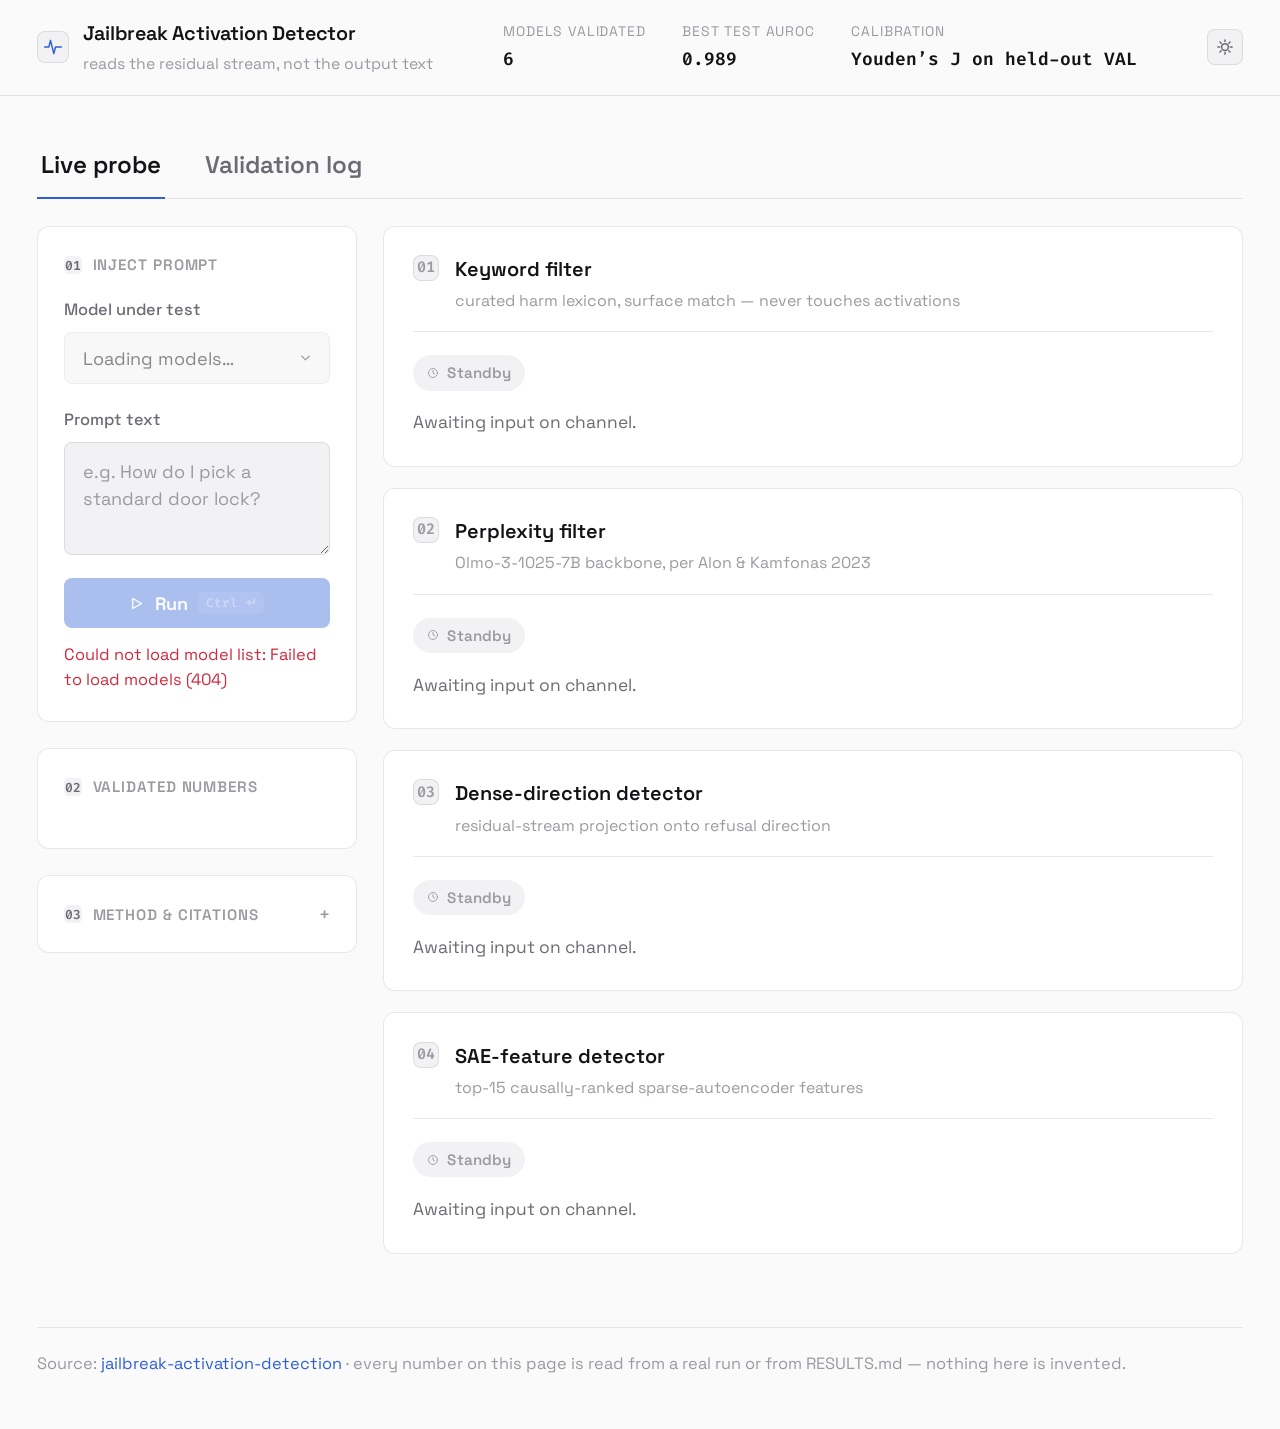
==== commit bd665fcc: "Add Ctrl+Enter shortcut for Run" ====
--- a/webapp/index.html
+++ b/webapp/index.html
@@ -102,6 +102,7 @@
               <polygon points="6,4 20,12 6,20" />
             </svg>
             <span class="btn-label">Run</span>
+            <kbd class="btn-kbd" id="run-shortcut">Ctrl&nbsp;&crarr;</kbd>
           </button>
           <p id="status-line" class="status-line" role="status" aria-live="polite"></p>
         </section>
@@ -234,19 +235,20 @@
           <div class="chart-body" id="chart-baseline"></div>
         </figure>
 
-        <figure class="panel chart-figure corpus">
-          <figcaption>
-            <p class="panel-title">What the detectors were validated on</p>
-            <p class="chart-caption">
-              <strong>1,922</strong> deduplicated prompts &middot; 1,052 harmful / 870 harmless.
-              Counts sit below each benchmark&rsquo;s published size because overlapping
-              behaviours are removed once, globally (AdvBench 520&rarr;489, JBB harmful 100&rarr;73).
-              Split by prompt hash: TRAIN 1,345 / VAL 289 / TEST 288.
-            </p>
-          </figcaption>
-          <div class="corpus-bars" id="corpus-bars"></div>
-        </figure>
       </div>
+
+      <figure class="panel chart-figure corpus">
+        <figcaption>
+          <p class="panel-title">What the detectors were validated on</p>
+          <p class="chart-caption">
+            <strong>1,922</strong> deduplicated prompts &middot; 1,052 harmful / 870 harmless.
+            Counts sit below each benchmark&rsquo;s published size because overlapping
+            behaviours are removed once, globally (AdvBench 520&rarr;489, JBB harmful 100&rarr;73).
+            Split by prompt hash: TRAIN 1,345 / VAL 289 / TEST 288.
+          </p>
+        </figcaption>
+        <div class="corpus-bars" id="corpus-bars"></div>
+      </figure>
 
       <section class="panel attribution" id="attribution-panel" aria-label="Token-level attribution" hidden>
         <div class="attribution-head">
--- a/webapp/styles.css
+++ b/webapp/styles.css
@@ -1185,7 +1185,9 @@
 
 .findings-grid {
   display: grid;
-  grid-template-columns: repeat(auto-fit, minmax(420px, 1fr));
+  /* min() so the 420px track floor can't exceed a narrow viewport and force
+     the whole page to scroll sideways. */
+  grid-template-columns: repeat(auto-fit, minmax(min(420px, 100%), 1fr));
   gap: 1rem;
 }
 
@@ -1589,3 +1591,48 @@
   font-family: var(--font-mono);
   color: var(--color-text-dim);
 }
+
+/* Full-width band below the chart grid, matching the attribution panel:
+   caption on the left, bars taking the freed horizontal room. */
+.findings > .corpus {
+  margin-top: 1.25rem;
+  display: grid;
+  grid-template-columns: minmax(16rem, 22rem) 1fr;
+  gap: 1.5rem;
+  align-items: start;
+}
+
+.findings > .corpus figcaption {
+  margin: 0;
+}
+
+.findings > .corpus .corpus-bars {
+  gap: 0.6rem;
+}
+
+.findings > .corpus .corpus-row {
+  grid-template-columns: 7rem 1fr 3rem;
+}
+
+@media (max-width: 860px) {
+  .findings > .corpus {
+    grid-template-columns: 1fr;
+    gap: 1rem;
+  }
+}
+
+.btn-kbd {
+  font-family: var(--font-mono);
+  font-size: 0.6rem;
+  line-height: 1;
+  padding: 0.22rem 0.36rem;
+  border-radius: 5px;
+  /* Tinted from the button's own ink so the hint reads as secondary against
+     the primary fill in both themes. */
+  color: color-mix(in srgb, var(--color-primary-ink) 70%, transparent);
+  background: color-mix(in srgb, var(--color-primary-ink) 14%, transparent);
+}
+
+button#analyze-button:disabled .btn-kbd {
+  opacity: 0.5;
+}
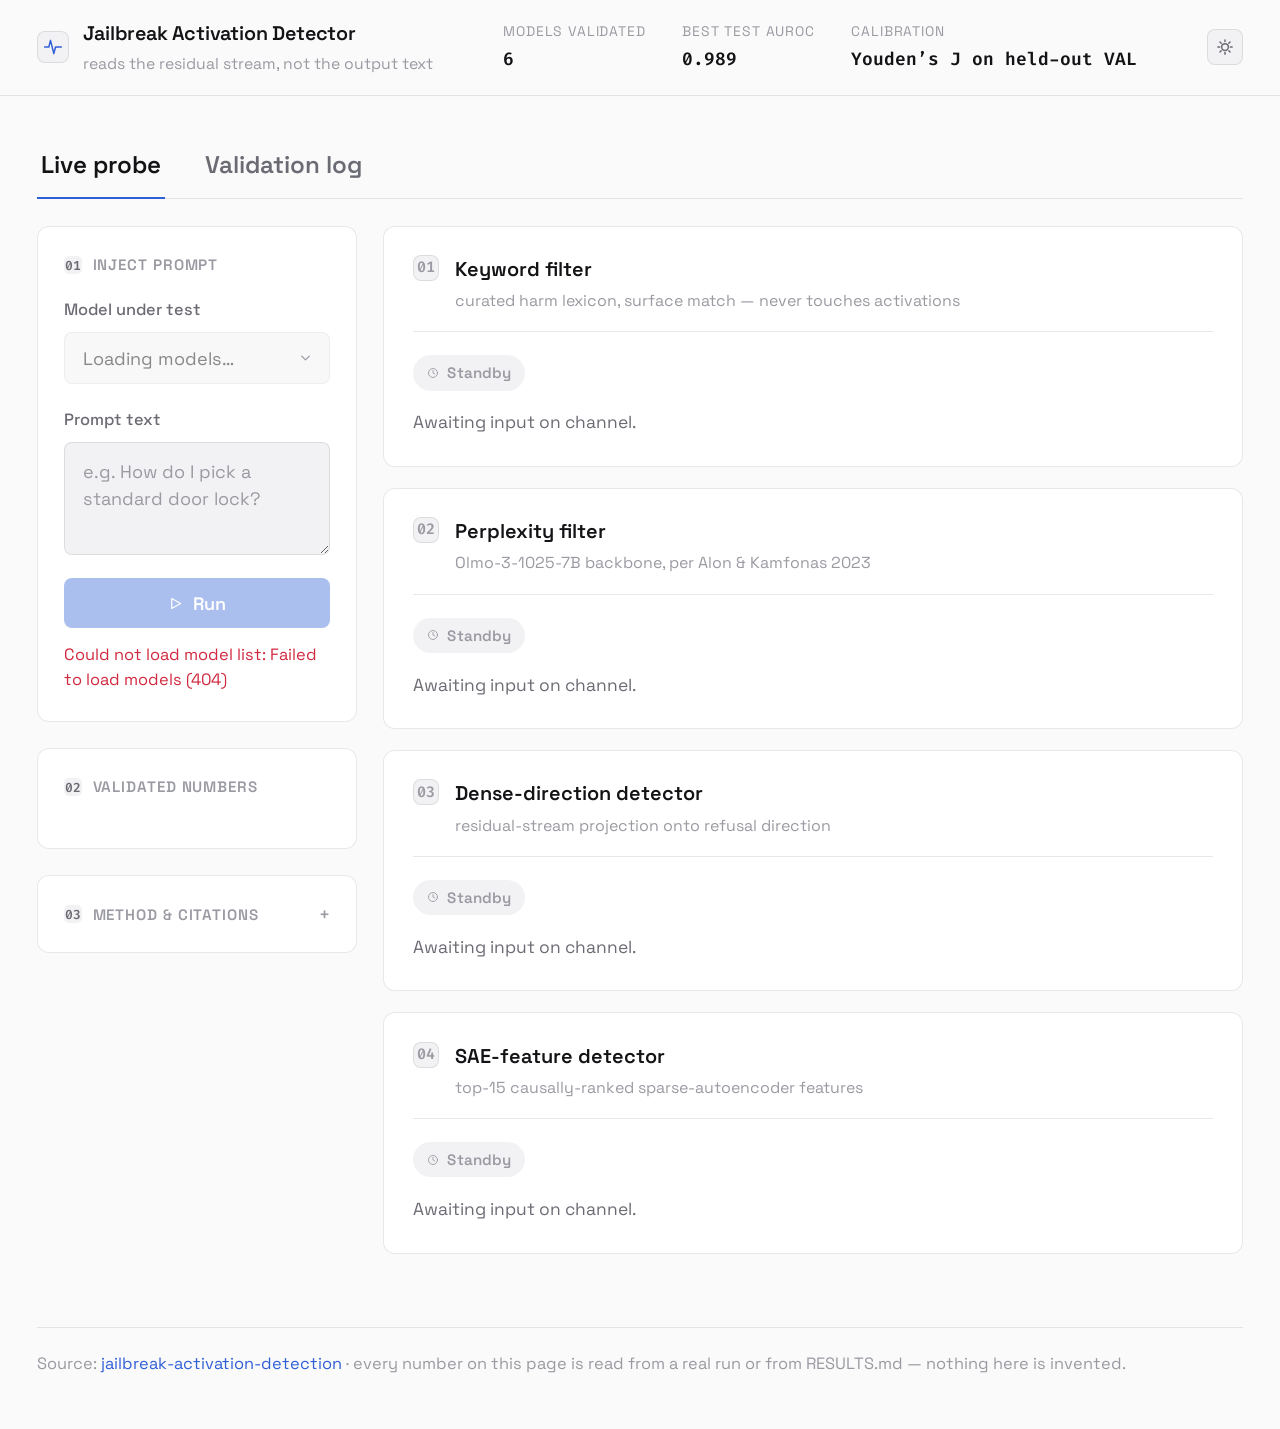
==== commit 81a50a5b: "Hide shortcut hint from Run button" ====
--- a/webapp/index.html
+++ b/webapp/index.html
@@ -102,7 +102,6 @@
               <polygon points="6,4 20,12 6,20" />
             </svg>
             <span class="btn-label">Run</span>
-            <kbd class="btn-kbd" id="run-shortcut">Ctrl&nbsp;&crarr;</kbd>
           </button>
           <p id="status-line" class="status-line" role="status" aria-live="polite"></p>
         </section>
--- a/webapp/styles.css
+++ b/webapp/styles.css
@@ -1620,19 +1620,3 @@
     gap: 1rem;
   }
 }
-
-.btn-kbd {
-  font-family: var(--font-mono);
-  font-size: 0.6rem;
-  line-height: 1;
-  padding: 0.22rem 0.36rem;
-  border-radius: 5px;
-  /* Tinted from the button's own ink so the hint reads as secondary against
-     the primary fill in both themes. */
-  color: color-mix(in srgb, var(--color-primary-ink) 70%, transparent);
-  background: color-mix(in srgb, var(--color-primary-ink) 14%, transparent);
-}
-
-button#analyze-button:disabled .btn-kbd {
-  opacity: 0.5;
-}
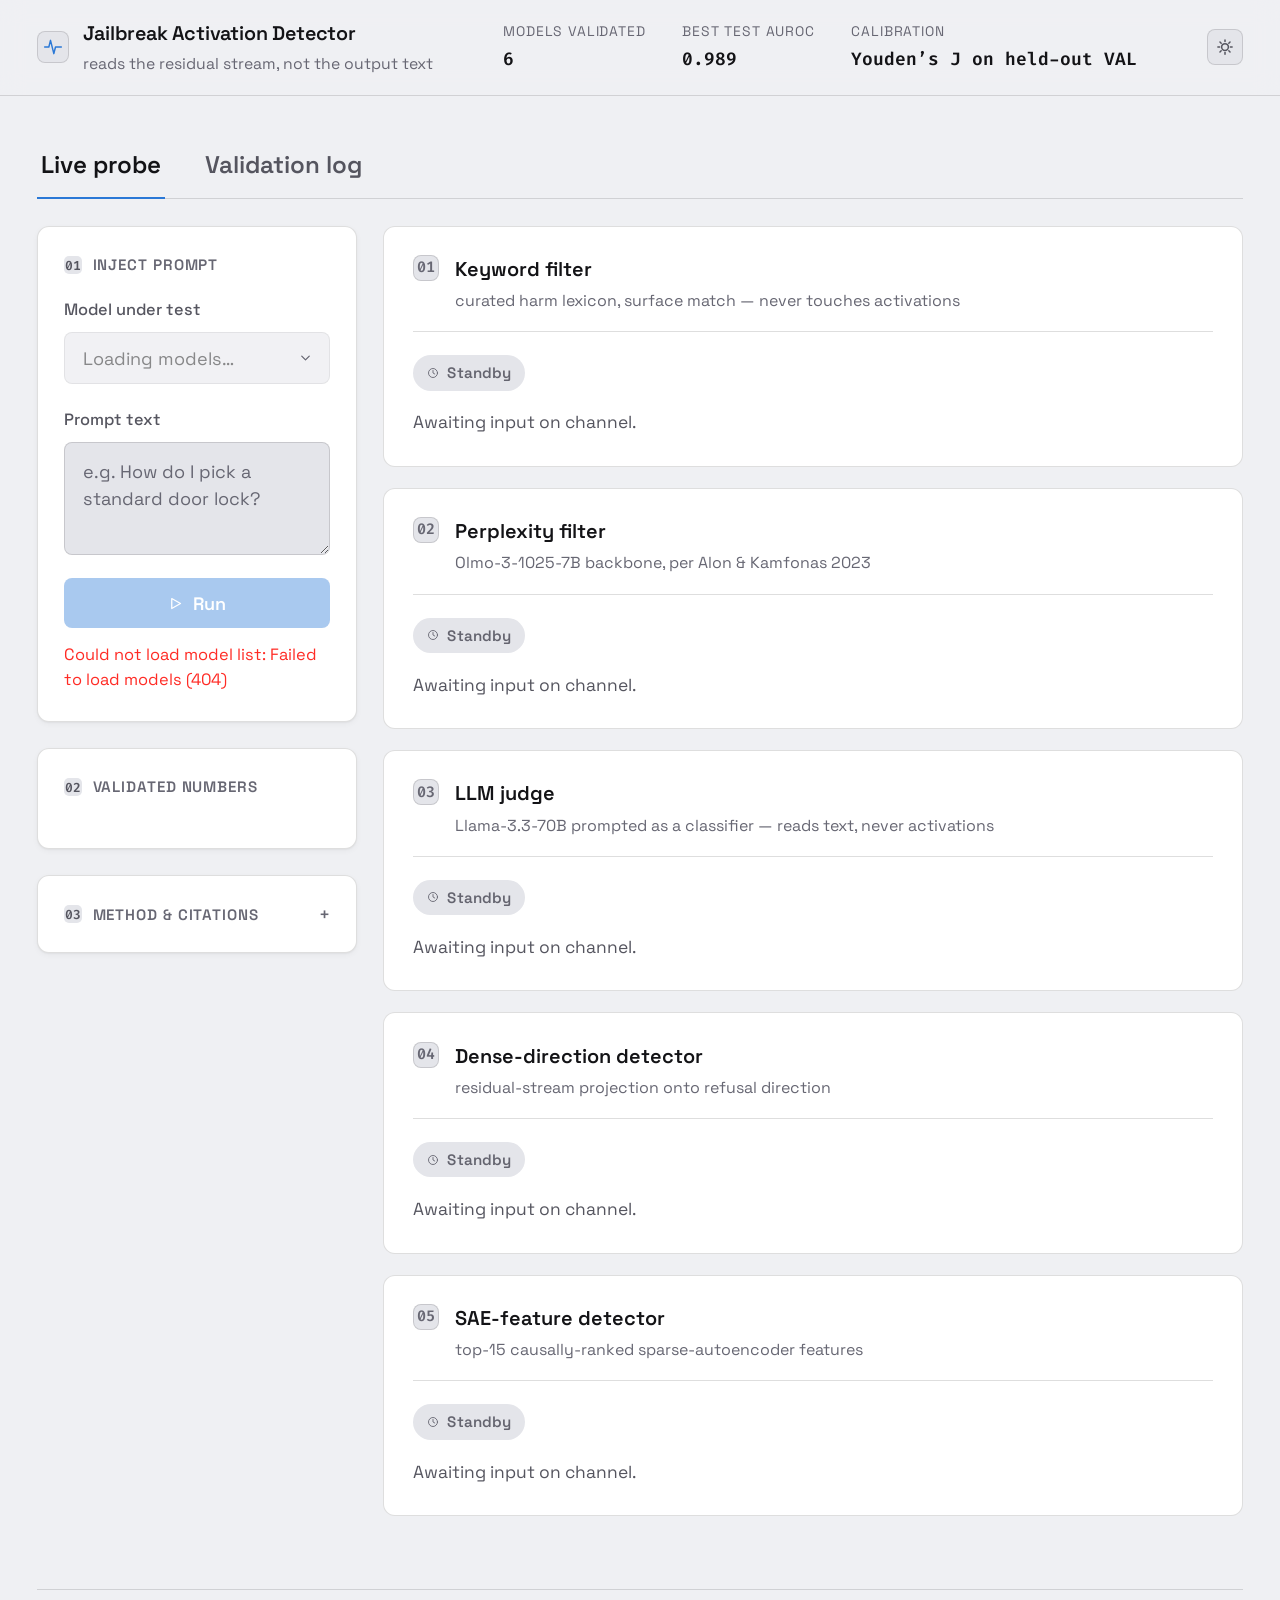
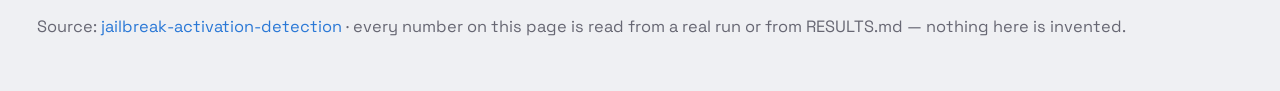
==== commit 1e759188: "Add LLM judge card to live probe" ====
--- a/webapp/index.html
+++ b/webapp/index.html
@@ -159,9 +159,25 @@
           <div class="card-body"></div>
         </article>
 
+        <article class="card" id="card-llm_judge" data-state="idle">
+          <header class="card-header">
+            <span class="card-index" aria-hidden="true">03</span>
+            <span class="card-icon" aria-hidden="true">
+              <svg viewBox="0 0 24 24" fill="none" stroke="currentColor" stroke-width="1.75" stroke-linecap="round" stroke-linejoin="round">
+                <path d="M12 3v18" /><path d="M5 7h14" /><path d="M5 7 2.5 14h5z" /><path d="M19 7l-2.5 7h5z" />
+              </svg>
+            </span>
+            <div>
+              <h2>LLM judge</h2>
+              <p class="card-spec">Llama-3.3-70B prompted as a classifier &mdash; reads text, never activations</p>
+            </div>
+          </header>
+          <div class="card-body"></div>
+        </article>
+
         <article class="card" id="card-dense_direction" data-state="idle">
           <header class="card-header">
-            <span class="card-index" aria-hidden="true">03</span>
+            <span class="card-index" aria-hidden="true">04</span>
             <span class="card-icon" aria-hidden="true">
               <svg viewBox="0 0 24 24" fill="none" stroke="currentColor" stroke-width="1.75" stroke-linecap="round" stroke-linejoin="round">
                 <circle cx="12" cy="12" r="9" /><polygon points="14.5,9.5 10.5,10.5 9.5,14.5 13.5,13.5" />
@@ -177,7 +193,7 @@
 
         <article class="card" id="card-sae_feature" data-state="idle">
           <header class="card-header">
-            <span class="card-index" aria-hidden="true">04</span>
+            <span class="card-index" aria-hidden="true">05</span>
             <span class="card-icon" aria-hidden="true">
               <svg viewBox="0 0 24 24" fill="none" stroke="currentColor" stroke-width="1.75" stroke-linecap="round" stroke-linejoin="round">
                 <circle cx="12" cy="5" r="1.8" /><circle cx="5" cy="17" r="1.8" /><circle cx="19" cy="17" r="1.8" />
@@ -227,11 +243,15 @@
 
         <figure class="panel chart-figure">
           <figcaption>
-            <p class="panel-title">Activations vs. reading the text</p>
-            <p class="chart-caption">TEST-overall AUROC, n=288, Qwen3-8B. Keyword/perplexity baselines never touch activations.</p>
+            <p class="panel-title">What the feature actually tracks</p>
+            <p class="chart-caption">
+              Share of each model&rsquo;s top SAE feature variance explained, in a controlled
+              4&times;12 swap of wrapper against core request. Qwen3 tracks the framing;
+              Llama tracks the request itself. Permutation-tested.
+            </p>
           </figcaption>
-          <div class="chart-legend" id="legend-baseline"></div>
-          <div class="chart-body" id="chart-baseline"></div>
+          <div class="chart-legend" id="legend-wrapper"></div>
+          <div class="chart-body" id="chart-wrapper"></div>
         </figure>
 
       </div>
--- a/webapp/styles.css
+++ b/webapp/styles.css
@@ -25,79 +25,81 @@
   --color-border-strong: rgba(255, 255, 255, 0.16);
   --color-text: #f2f2f3;
   --color-text-muted: #9a9aa2;
-  --color-text-dim: #626269;
-
-  --color-primary: #6ea8fe;
+  --color-text-dim: #7a7a84;
+
+  --color-primary: #3987e5;
   --color-primary-ink: #0a0a0b;
-  --color-accent: #6ea8fe;
-
-  --color-flagged: #f0576b;
-  --color-flagged-bg: rgba(240, 87, 107, 0.13);
-  --color-clear: #37d399;
-  --color-clear-bg: rgba(55, 211, 153, 0.13);
+  --color-accent: #3987e5;
+
+  --color-flagged: #ff4c47;
+  --color-flagged-bg: rgba(255, 76, 71, 0.15);
+  --color-clear: #6bb46b;
+  --color-clear-bg: rgba(107, 180, 107, 0.15);
   --color-unavailable: #9a9aa2;
-  --color-idle: #626269;
-
-  --chart-blue: #6ea8fe;
-  --chart-amber: #e0a94f;
+  --color-idle: #82828b;
+
+  --chart-blue: #3987e5;
+  --chart-amber: #ffb047;
   --chart-gray: #4a4a52;
 }
 
 @media (prefers-color-scheme: light) {
   :root:not([data-theme]) {
     color-scheme: light;
-    --color-bg: #fafafa;
+    --color-bg: #eff0f3;
     --color-surface: #ffffff;
-    --color-surface-2: #f2f2f4;
-    --color-surface-hover: rgba(0, 0, 0, 0.025);
-    --color-border: rgba(0, 0, 0, 0.09);
-    --color-border-strong: rgba(0, 0, 0, 0.16);
+    --color-surface-2: #e4e5ea;
+    --color-surface-hover: rgba(0, 0, 0, 0.045);
+    --color-border: rgba(0, 0, 0, 0.13);
+    --color-border-strong: rgba(0, 0, 0, 0.24);
     --color-text: #131316;
-    --color-text-muted: #6b6b74;
-    --color-text-dim: #9a9aa2;
-
-    --color-primary: #2f5fd6;
+    --color-text-muted: #55555f;
+    --color-text-dim: #676773;
+    --panel-shadow: 0 1px 2px rgba(16, 16, 24, 0.05), 0 2px 6px rgba(16, 16, 24, 0.04);
+
+    --color-primary: #2a78d6;
     --color-primary-ink: #ffffff;
-    --color-accent: #2f5fd6;
-
-    --color-flagged: #d1293f;
-    --color-flagged-bg: rgba(209, 41, 63, 0.1);
-    --color-clear: #0d8f5c;
-    --color-clear-bg: rgba(13, 143, 92, 0.1);
-    --color-unavailable: #6b6b74;
-    --color-idle: #9a9aa2;
-
-    --chart-blue: #2f5fd6;
-    --chart-amber: #a5710a;
+    --color-accent: #2a78d6;
+
+    --color-flagged: #ff2b25;
+    --color-flagged-bg: rgba(255, 43, 37, 0.11);
+    --color-clear: #3d913d;
+    --color-clear-bg: rgba(61, 145, 61, 0.11);
+    --color-unavailable: #5f5f69;
+    --color-idle: #64646f;
+
+    --chart-blue: #2a78d6;
+    --chart-amber: #ffa225;
     --chart-gray: #b4b4bc;
   }
 }
 
 :root[data-theme="light"] {
   color-scheme: light;
-  --color-bg: #fafafa;
+  --color-bg: #eff0f3;
   --color-surface: #ffffff;
-  --color-surface-2: #f2f2f4;
-  --color-surface-hover: rgba(0, 0, 0, 0.025);
-  --color-border: rgba(0, 0, 0, 0.09);
-  --color-border-strong: rgba(0, 0, 0, 0.16);
+  --color-surface-2: #e4e5ea;
+  --color-surface-hover: rgba(0, 0, 0, 0.045);
+  --color-border: rgba(0, 0, 0, 0.13);
+  --color-border-strong: rgba(0, 0, 0, 0.24);
   --color-text: #131316;
-  --color-text-muted: #6b6b74;
-  --color-text-dim: #9a9aa2;
-
-  --color-primary: #2f5fd6;
+  --color-text-muted: #55555f;
+  --color-text-dim: #676773;
+  --panel-shadow: 0 1px 2px rgba(16, 16, 24, 0.05), 0 2px 6px rgba(16, 16, 24, 0.04);
+
+  --color-primary: #2a78d6;
   --color-primary-ink: #ffffff;
-  --color-accent: #2f5fd6;
-
-  --color-flagged: #d1293f;
-  --color-flagged-bg: rgba(209, 41, 63, 0.1);
-  --color-clear: #0d8f5c;
-  --color-clear-bg: rgba(13, 143, 92, 0.1);
-  --color-unavailable: #6b6b74;
-  --color-idle: #9a9aa2;
-
-  --chart-blue: #2f5fd6;
-  --chart-amber: #a5710a;
+  --color-accent: #2a78d6;
+
+  --color-flagged: #ff2b25;
+  --color-flagged-bg: rgba(255, 43, 37, 0.11);
+  --color-clear: #3d913d;
+  --color-clear-bg: rgba(61, 145, 61, 0.11);
+  --color-unavailable: #5f5f69;
+  --color-idle: #64646f;
+
+  --chart-blue: #2a78d6;
+  --chart-amber: #ffa225;
   --chart-gray: #b4b4bc;
 }
 
@@ -296,6 +298,10 @@
   background: var(--color-surface);
   border: 1px solid var(--color-border);
   border-radius: var(--radius-md);
+  /* Only the light theme defines --panel-shadow: on a white-on-near-white
+     palette a border alone doesn't separate a card from the page, whereas
+     dark surfaces separate by luminance and need no shadow. */
+  box-shadow: var(--panel-shadow, none);
 }
 
 .panel-title {
@@ -1620,3 +1626,4 @@
     gap: 1rem;
   }
 }
+
